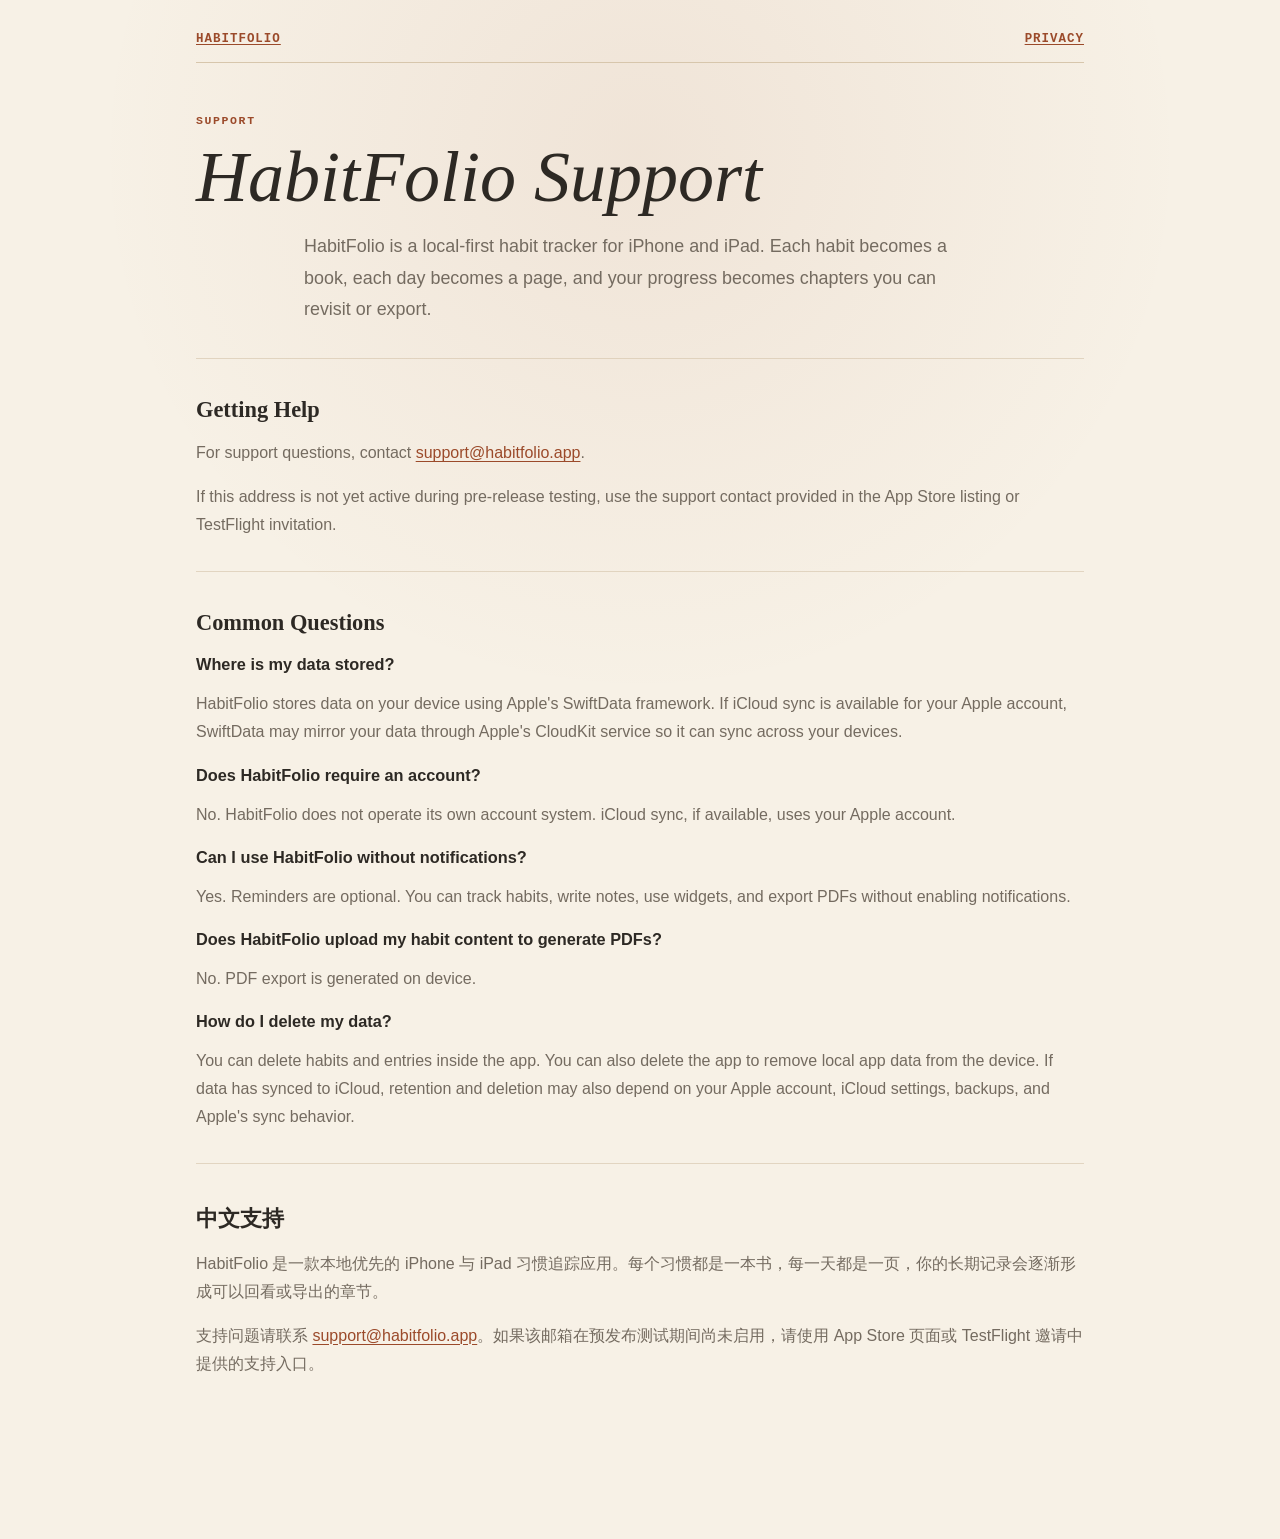
==== support/index.html @ 52c2d360 "Update HabitFolio public support site" ====
<!doctype html>
<html lang="en">
<head>
  <meta charset="utf-8">
  <meta name="viewport" content="width=device-width, initial-scale=1">
  <title>HabitFolio Support</title>
  <meta name="description" content="Get help with HabitFolio for iPhone and iPad.">
  <link rel="stylesheet" href="../assets/styles.css">
</head>
<body>
  <main class="page document">
    <nav class="topnav" aria-label="Site">
      <a href="../">HabitFolio</a>
      <a href="../privacy/">Privacy</a>
    </nav>

    <article>
      <p class="caps">Support</p>
      <h1>HabitFolio Support</h1>
      <p class="lede">HabitFolio is a local-first habit tracker for iPhone and iPad. Each habit becomes a book, each day becomes a page, and your progress becomes chapters you can revisit or export.</p>

      <section>
        <h2>Getting Help</h2>
        <p>For support questions, contact <a href="mailto:support@habitfolio.app">support@habitfolio.app</a>.</p>
        <p>If this address is not yet active during pre-release testing, use the support contact provided in the App Store listing or TestFlight invitation.</p>
      </section>

      <section>
        <h2>Common Questions</h2>
        <h3>Where is my data stored?</h3>
        <p>HabitFolio stores data on your device using Apple's SwiftData framework. If iCloud sync is available for your Apple account, SwiftData may mirror your data through Apple's CloudKit service so it can sync across your devices.</p>

        <h3>Does HabitFolio require an account?</h3>
        <p>No. HabitFolio does not operate its own account system. iCloud sync, if available, uses your Apple account.</p>

        <h3>Can I use HabitFolio without notifications?</h3>
        <p>Yes. Reminders are optional. You can track habits, write notes, use widgets, and export PDFs without enabling notifications.</p>

        <h3>Does HabitFolio upload my habit content to generate PDFs?</h3>
        <p>No. PDF export is generated on device.</p>

        <h3>How do I delete my data?</h3>
        <p>You can delete habits and entries inside the app. You can also delete the app to remove local app data from the device. If data has synced to iCloud, retention and deletion may also depend on your Apple account, iCloud settings, backups, and Apple's sync behavior.</p>
      </section>

      <section lang="zh-Hans">
        <h2>中文支持</h2>
        <p>HabitFolio 是一款本地优先的 iPhone 与 iPad 习惯追踪应用。每个习惯都是一本书，每一天都是一页，你的长期记录会逐渐形成可以回看或导出的章节。</p>
        <p>支持问题请联系 <a href="mailto:support@habitfolio.app">support@habitfolio.app</a>。如果该邮箱在预发布测试期间尚未启用，请使用 App Store 页面或 TestFlight 邀请中提供的支持入口。</p>
      </section>
    </article>
  </main>
</body>
</html>
---- assets/styles.css ----
:root {
  color-scheme: light;
  --paper: #f7f1e6;
  --paper-2: #efe4d2;
  --ink: #2d2924;
  --muted: #746b60;
  --rule: #d7c6ac;
  --accent: #9b4a2a;
  --accent-soft: #ead1bd;
  font-family: ui-serif, Georgia, "Times New Roman", serif;
}

* {
  box-sizing: border-box;
}

body {
  margin: 0;
  min-height: 100vh;
  color: var(--ink);
  background:
    radial-gradient(circle at 50% 10%, rgba(155, 74, 42, 0.08), transparent 34rem),
    var(--paper);
}

a {
  color: var(--accent);
  text-decoration-thickness: 0.08em;
  text-underline-offset: 0.18em;
}

.page {
  width: min(100%, 58rem);
  margin: 0 auto;
  padding: 2rem 1.25rem 5rem;
}

.home {
  display: grid;
  min-height: 100vh;
  place-items: center;
}

.hero {
  max-width: 42rem;
  text-align: center;
}

.app-icon {
  width: 6.5rem;
  height: 6.5rem;
  border-radius: 1.45rem;
  box-shadow: 0 1rem 3rem rgba(45, 41, 36, 0.18);
}

.caps {
  margin: 1.5rem 0 0.75rem;
  font-family: ui-monospace, "SF Mono", Menlo, Consolas, monospace;
  font-size: 0.72rem;
  font-weight: 700;
  letter-spacing: 0.14em;
  text-transform: uppercase;
  color: var(--accent);
}

h1,
h2,
h3,
p {
  overflow-wrap: anywhere;
}

h1 {
  margin: 0;
  font-size: clamp(2.6rem, 8vw, 5.4rem);
  font-style: italic;
  font-weight: 500;
  line-height: 0.96;
}

.document h1 {
  font-size: clamp(2.2rem, 7vw, 4.5rem);
}

h2 {
  margin: 2.2rem 0 0.6rem;
  font-size: 1.4rem;
  font-weight: 650;
}

h3 {
  margin: 1.2rem 0 0.35rem;
  font-size: 1.02rem;
  font-family: ui-sans-serif, -apple-system, BlinkMacSystemFont, "Segoe UI", sans-serif;
}

p,
li {
  font-family: ui-sans-serif, -apple-system, BlinkMacSystemFont, "Segoe UI", sans-serif;
  font-size: 1rem;
  line-height: 1.75;
  color: var(--muted);
}

.lede {
  max-width: 42rem;
  margin: 1.2rem auto 0;
  font-size: 1.12rem;
}

.date {
  margin-top: 0.65rem;
  font-family: ui-monospace, "SF Mono", Menlo, Consolas, monospace;
  font-size: 0.82rem;
  color: var(--accent);
}

.actions {
  display: flex;
  flex-wrap: wrap;
  justify-content: center;
  gap: 0.75rem;
  margin-top: 2rem;
}

.button {
  display: inline-flex;
  min-height: 2.75rem;
  align-items: center;
  justify-content: center;
  border: 1px solid var(--rule);
  border-radius: 0.25rem;
  padding: 0 1.2rem;
  font-family: ui-monospace, "SF Mono", Menlo, Consolas, monospace;
  font-size: 0.75rem;
  font-weight: 700;
  letter-spacing: 0.08em;
  text-decoration: none;
  text-transform: uppercase;
}

.button.primary {
  border-color: var(--accent);
  color: var(--paper);
  background: var(--accent);
}

.topnav {
  display: flex;
  justify-content: space-between;
  gap: 1rem;
  margin-bottom: 3rem;
  border-bottom: 1px solid var(--rule);
  padding-bottom: 1rem;
  font-family: ui-monospace, "SF Mono", Menlo, Consolas, monospace;
  font-size: 0.78rem;
  font-weight: 700;
  letter-spacing: 0.08em;
  text-transform: uppercase;
}

article {
  padding-bottom: 4rem;
}

section {
  border-top: 1px solid rgba(215, 198, 172, 0.64);
  margin-top: 2rem;
  padding-top: 0.2rem;
}

hr {
  border: 0;
  border-top: 1px solid var(--rule);
  margin: 3.4rem 0;
}

@media (max-width: 520px) {
  .page {
    padding-inline: 1rem;
  }

  .actions {
    align-items: stretch;
    flex-direction: column;
  }

  .button {
    width: 100%;
  }
}
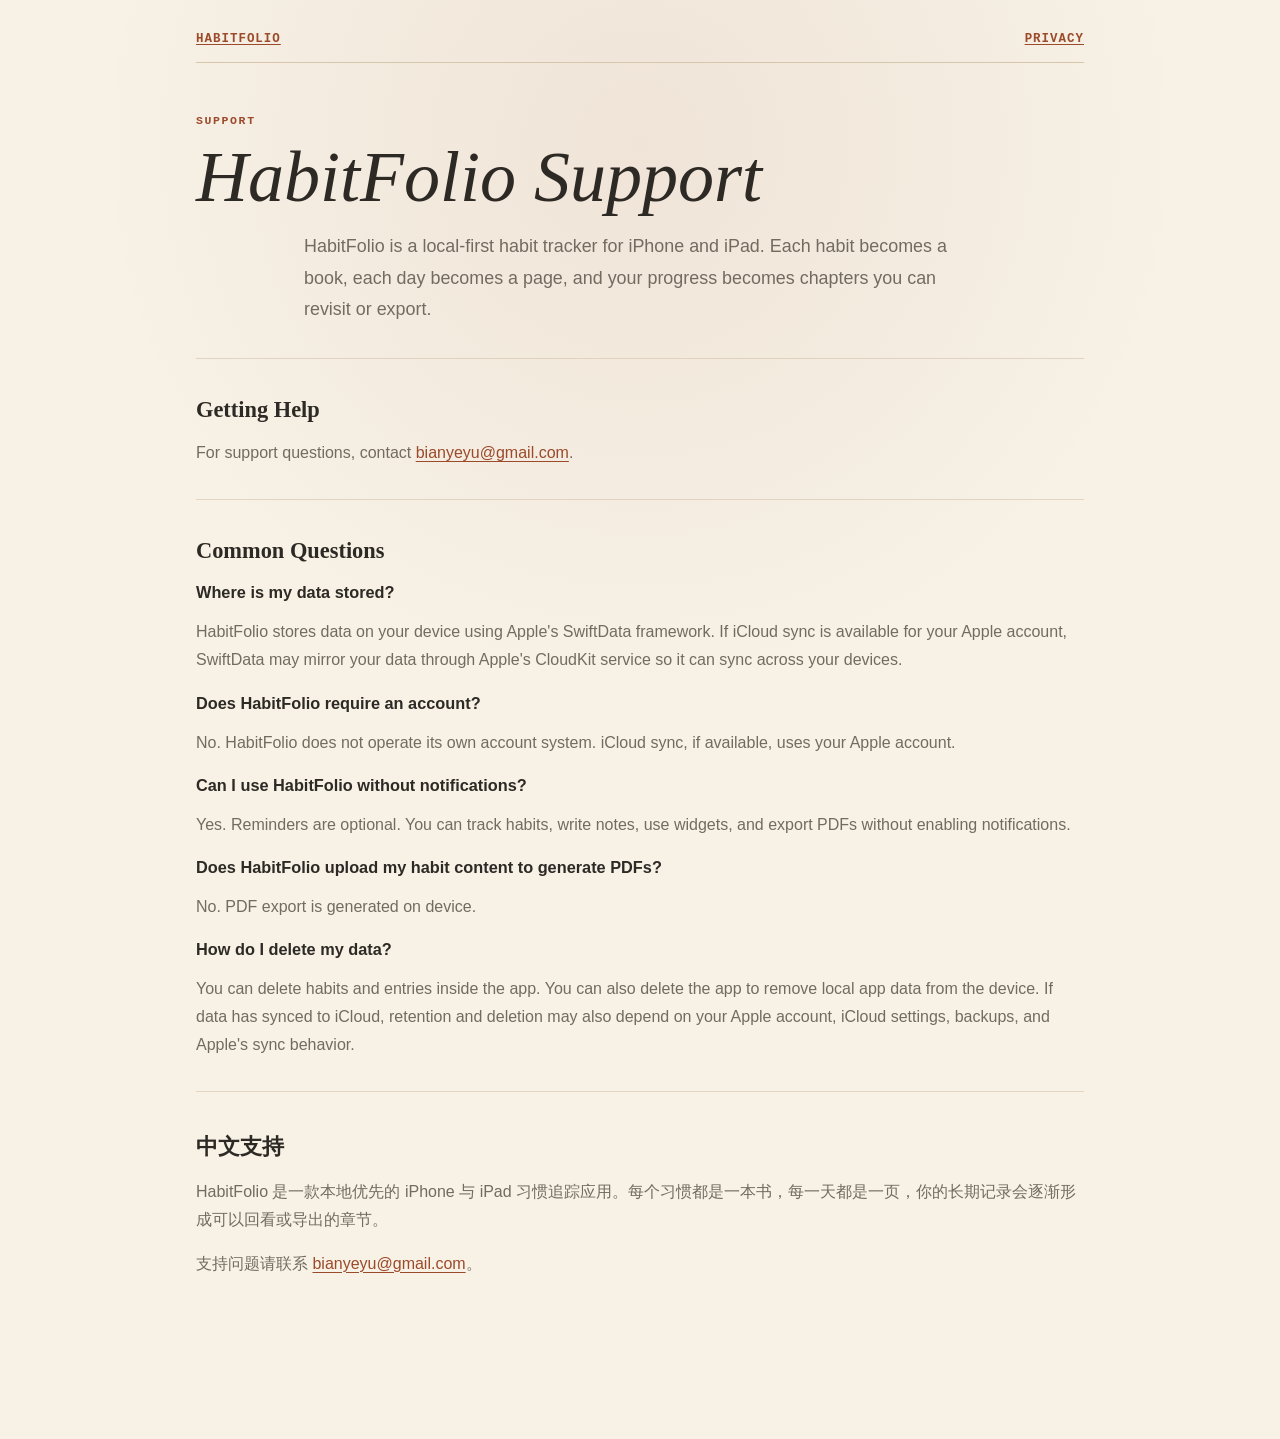
==== commit 8403975a: "Update HabitFolio public support site" ====
--- a/support/index.html
+++ b/support/index.html
@@ -21,8 +21,7 @@
 
       <section>
         <h2>Getting Help</h2>
-        <p>For support questions, contact <a href="mailto:support@habitfolio.app">support@habitfolio.app</a>.</p>
-        <p>If this address is not yet active during pre-release testing, use the support contact provided in the App Store listing or TestFlight invitation.</p>
+        <p>For support questions, contact <a href="mailto:bianyeyu@gmail.com">bianyeyu@gmail.com</a>.</p>
       </section>
 
       <section>
@@ -46,10 +45,9 @@
       <section lang="zh-Hans">
         <h2>中文支持</h2>
         <p>HabitFolio 是一款本地优先的 iPhone 与 iPad 习惯追踪应用。每个习惯都是一本书，每一天都是一页，你的长期记录会逐渐形成可以回看或导出的章节。</p>
-        <p>支持问题请联系 <a href="mailto:support@habitfolio.app">support@habitfolio.app</a>。如果该邮箱在预发布测试期间尚未启用，请使用 App Store 页面或 TestFlight 邀请中提供的支持入口。</p>
+        <p>支持问题请联系 <a href="mailto:bianyeyu@gmail.com">bianyeyu@gmail.com</a>。</p>
       </section>
     </article>
   </main>
 </body>
 </html>
-
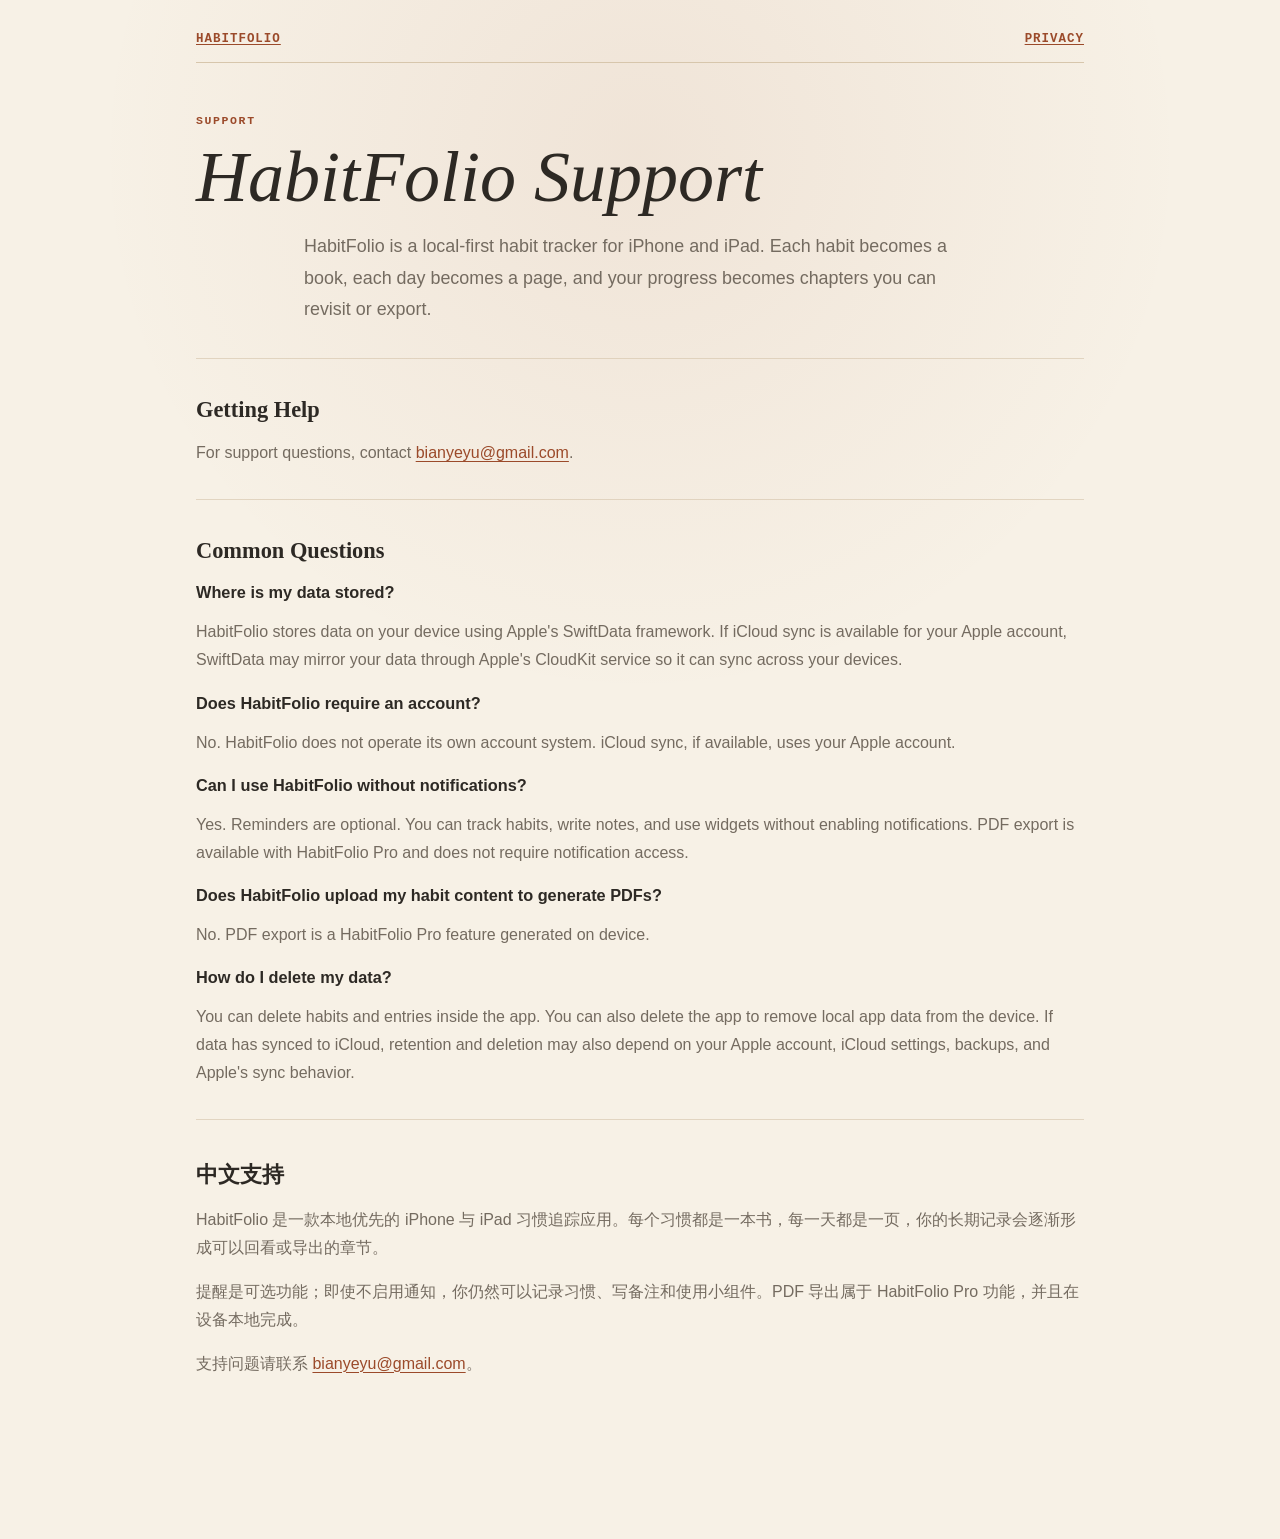
==== commit 10b30eb9: "Update HabitFolio public support site" ====
--- a/support/index.html
+++ b/support/index.html
@@ -33,10 +33,10 @@
         <p>No. HabitFolio does not operate its own account system. iCloud sync, if available, uses your Apple account.</p>
 
         <h3>Can I use HabitFolio without notifications?</h3>
-        <p>Yes. Reminders are optional. You can track habits, write notes, use widgets, and export PDFs without enabling notifications.</p>
+        <p>Yes. Reminders are optional. You can track habits, write notes, and use widgets without enabling notifications. PDF export is available with HabitFolio Pro and does not require notification access.</p>
 
         <h3>Does HabitFolio upload my habit content to generate PDFs?</h3>
-        <p>No. PDF export is generated on device.</p>
+        <p>No. PDF export is a HabitFolio Pro feature generated on device.</p>
 
         <h3>How do I delete my data?</h3>
         <p>You can delete habits and entries inside the app. You can also delete the app to remove local app data from the device. If data has synced to iCloud, retention and deletion may also depend on your Apple account, iCloud settings, backups, and Apple's sync behavior.</p>
@@ -45,6 +45,7 @@
       <section lang="zh-Hans">
         <h2>中文支持</h2>
         <p>HabitFolio 是一款本地优先的 iPhone 与 iPad 习惯追踪应用。每个习惯都是一本书，每一天都是一页，你的长期记录会逐渐形成可以回看或导出的章节。</p>
+        <p>提醒是可选功能；即使不启用通知，你仍然可以记录习惯、写备注和使用小组件。PDF 导出属于 HabitFolio Pro 功能，并且在设备本地完成。</p>
         <p>支持问题请联系 <a href="mailto:bianyeyu@gmail.com">bianyeyu@gmail.com</a>。</p>
       </section>
     </article>
